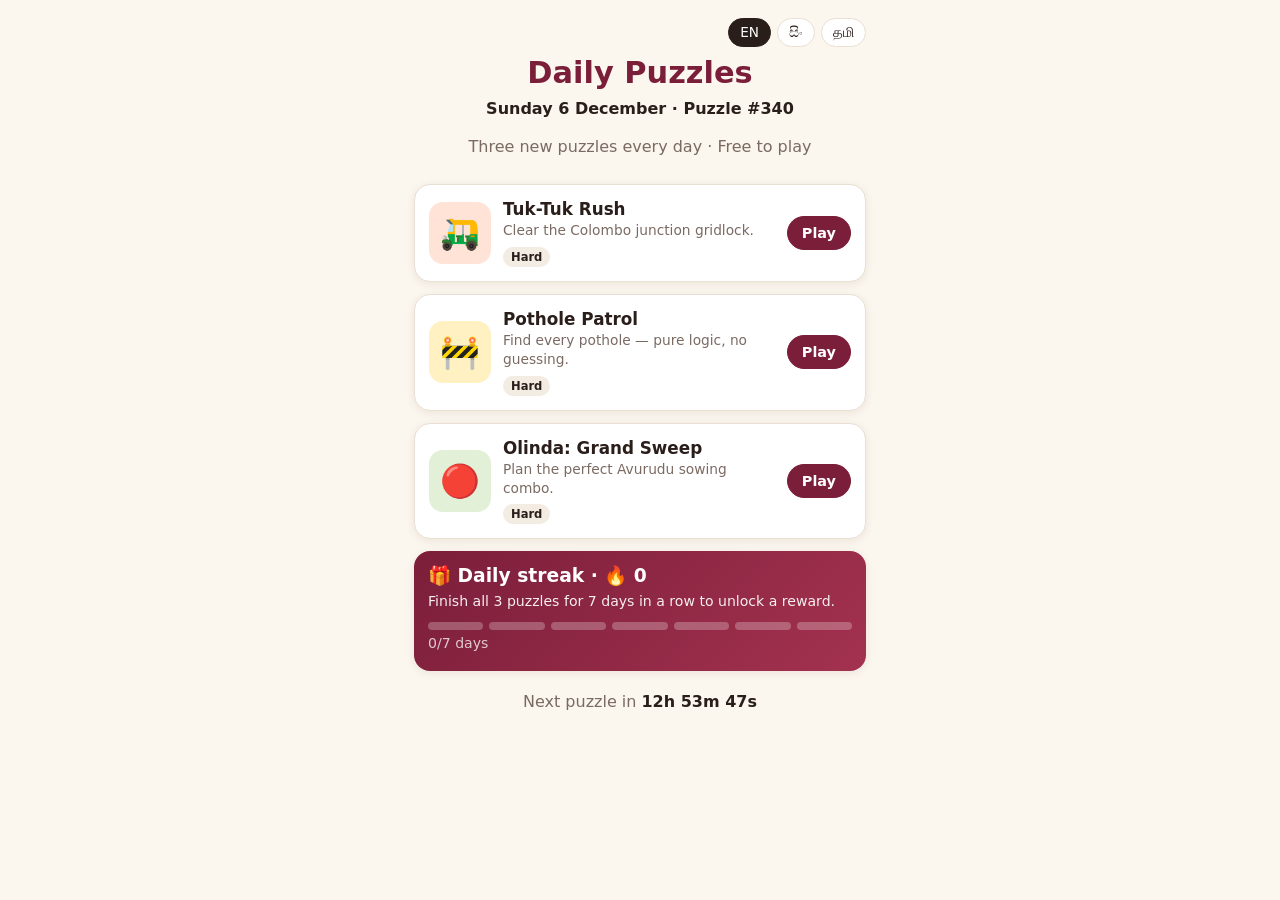
==== puzzles/index.html @ 850dc5c5 "DIALOG concept prototype with Daily Puzzles tab Co-Authored-By: Claude Opus 5.5 <noreply@anthropic.c" ====
<!DOCTYPE html>
<html lang="en">
<head>
  <meta charset="utf-8">
  <meta name="viewport" content="width=device-width, initial-scale=1, viewport-fit=cover, user-scalable=no">
  <meta name="theme-color" content="#7B1E3A">
  <title>Daily Puzzles</title>
  <link rel="stylesheet" href="css/styles.css">
</head>
<body>
  <div id="app"></div>
  <noscript>Please enable JavaScript to play.</noscript>
  <script src="js/i18n.js"></script>
  <script src="js/engines/rushhour-engine.js"></script>
  <script src="js/engines/minesweeper-engine.js"></script>
  <script src="js/engines/olinda-engine.js"></script>
  <script src="js/data/puzzles.js"></script>
  <script src="js/app.js"></script>
  <script src="js/games/rush.js"></script>
  <script src="js/games/mines.js"></script>
  <script src="js/games/olinda.js"></script>
  <script>DP.start();</script>
</body>
</html>
---- puzzles/css/styles.css ----
:root {
  --maroon: #7B1E3A; --maroon-d: #5A1229; --gold: #F2A900; --saffron: #EB7400; --green: #00695C;
  --bg: #FBF6EE; --card: #fff; --ink: #2A1E1A; --muted: #7A6A62; --line: #E9DFD2;
  --radius: 16px; --shadow: 0 2px 10px rgba(60, 30, 10, .08);
}
* { box-sizing: border-box; -webkit-tap-highlight-color: transparent; }
html, body { margin: 0; background: var(--bg); color: var(--ink);
  font: 16px/1.4 system-ui, -apple-system, "Segoe UI", Roboto, "Noto Sans Sinhala", "Noto Sans Tamil", "Iskoola Pota", "Latha", sans-serif; }
body { min-height: 100vh; padding-bottom: env(safe-area-inset-bottom); }
#app { max-width: 480px; margin: 0 auto; padding: 0 14px 28px; }
h1, h2, h3 { margin: 0; line-height: 1.2; }
.muted { color: var(--muted); } .small { font-size: .82rem; }
button { font: inherit; color: inherit; }
[hidden] { display: none !important; }

/* buttons */
.btn { display: inline-flex; align-items: center; justify-content: center; gap: 6px; border: 1.5px solid var(--line); background: #fff;
  border-radius: 999px; padding: 10px 18px; font-weight: 600; cursor: pointer; text-decoration: none; color: var(--ink); min-height: 44px; }
.btn:disabled { opacity: .4; cursor: default; }
.btn.primary { background: var(--maroon); border-color: var(--maroon); color: #fff; }
.btn.wa { background: #25D366; border-color: #25D366; color: #fff; }
.btn.ghost { background: transparent; }
.btn.small { padding: 6px 14px; min-height: 34px; font-size: .9rem; }
.btn.wide { display: flex; width: 100%; margin-top: 12px; }
.icon-btn { width: 40px; height: 40px; border-radius: 50%; border: 1.5px solid var(--line); background: #fff; font-size: 1.3rem;
  display: inline-flex; align-items: center; justify-content: center; text-decoration: none; color: var(--ink); cursor: pointer; flex: none; }
.btn-row { display: flex; gap: 10px; } .btn-row .btn { flex: 1; }

/* hub */
.hub-head { text-align: center; padding: 18px 0 10px; }
.hub-head h1 { font-size: 1.9rem; color: var(--maroon); margin-top: 8px; }
.hub-head .date { font-weight: 600; margin: 6px 0 2px; }
.langs { display: flex; justify-content: flex-end; gap: 6px; }
.lang { border: 1.5px solid var(--line); background: #fff; border-radius: 999px; padding: 4px 11px; font-size: .85rem; cursor: pointer; }
.lang.on { background: var(--ink); color: #fff; border-color: var(--ink); }
.hub { display: flex; flex-direction: column; gap: 12px; }
.card { background: var(--card); border-radius: var(--radius); box-shadow: var(--shadow); padding: 14px; border: 1px solid var(--line); }
.game-card { display: flex; align-items: center; gap: 12px; text-decoration: none; color: inherit; }
.card-art { width: 62px; height: 62px; border-radius: 14px; display: grid; place-items: center; font-size: 2rem; flex: none; }
.rush .card-art { background: #FFE3D6; } .mines .card-art { background: #FFF1C2; } .olinda .card-art { background: #E3F0D8; }
.card-body { flex: 1; min-width: 0; } .card-body h3 { font-size: 1.05rem; } .card-body p { margin: 2px 0 6px; font-size: .86rem; color: var(--muted); }
.card-meta { display: flex; gap: 6px; flex-wrap: wrap; }
.badge { font-size: .72rem; font-weight: 700; background: #F3ECE2; border-radius: 999px; padding: 2px 8px; }
.badge.done { background: #DFF3E4; color: #1B7A3A; }
.reward { background: linear-gradient(135deg, #7B1E3A, #A3324F); color: #fff; border: 0; }
.reward p { margin: 4px 0; font-size: .88rem; opacity: .92; } .reward .muted { color: #fff; opacity: .75; }
.dots { display: flex; gap: 6px; margin: 10px 0 4px; } .dots i { flex: 1; height: 8px; border-radius: 4px; background: rgba(255,255,255,.25); }
.dots i.on { background: var(--gold); }
.all-done { text-align: center; font-weight: 600; color: var(--green); margin: 4px 0; }
.countdown { text-align: center; color: var(--muted); margin: 8px 0 0; } .countdown b { color: var(--ink); font-variant-numeric: tabular-nums; }

/* game chrome */
.game-head { display: flex; align-items: center; gap: 10px; padding: 12px 0; }
.game-head .title { flex: 1; text-align: center; } .game-head h1 { font-size: 1.15rem; } .game-head p { margin: 2px 0 0; font-size: .8rem; color: var(--muted); }
.hud { display: flex; justify-content: space-around; background: #fff; border: 1px solid var(--line); border-radius: 12px; padding: 8px 4px; margin-bottom: 12px; }
.hud div { display: flex; flex-direction: column; align-items: center; } .hud span { font-size: .7rem; color: var(--muted); text-transform: uppercase; letter-spacing: .04em; }
.hud b { font-size: 1.15rem; font-variant-numeric: tabular-nums; }
.controls { display: flex; justify-content: center; gap: 10px; margin-top: 14px; flex-wrap: wrap; }

/* ---------- Tuk-Tuk Rush ---------- */
.rush-wrap { padding: 8px 22px 8px 8px; background: #5D6670; border-radius: 18px; position: relative; }
.rush-board { position: relative; width: 100%; aspect-ratio: 1; background: #3C434A; border-radius: 10px; touch-action: none; user-select: none; --cs: calc(100% / var(--n)); }
.rush-board .cell { position: absolute; width: var(--cs); height: var(--cs); left: calc(var(--c) * var(--cs)); top: calc(var(--r) * var(--cs));
  border: 1px dashed rgba(255,255,255,.08); }
.rush-board .lane { position: absolute; left: 0; right: -22px; top: calc(2 * var(--cs)); height: var(--cs); background: rgba(242,169,0,.12);
  border-top: 2px dashed rgba(242,169,0,.5); border-bottom: 2px dashed rgba(242,169,0,.5); }
.rush-board .exit { position: absolute; right: -24px; top: calc(2 * var(--cs)); height: var(--cs); width: 22px; display: flex; flex-direction: column;
  align-items: center; justify-content: center; color: var(--gold); font-weight: 800; font-size: 1.4rem; line-height: 1; }
.rush-board .exit span { font-size: .5rem; writing-mode: vertical-rl; letter-spacing: .1em; }
.veh { position: absolute; left: calc(var(--c) * var(--cs)); top: calc(var(--r) * var(--cs)); padding: 3%; cursor: grab; touch-action: none;
  transition: left .14s ease-out, top .14s ease-out; filter: drop-shadow(0 3px 2px rgba(0,0,0,.35)); }
.veh.h { width: calc(var(--len) * var(--cs)); height: var(--cs); padding: 1.2% .9%; }
.veh.v { width: var(--cs); height: calc(var(--len) * var(--cs)); padding: .9% 1.2%; }
.veh svg { width: 100%; height: 100%; display: block; pointer-events: none; }
.veh.drag { transition: none; z-index: 5; cursor: grabbing; filter: drop-shadow(0 8px 6px rgba(0,0,0,.45)); }
.veh.hero { z-index: 3; } .veh.hero.drag { z-index: 6; }
.veh.leaving { transition: left .8s cubic-bezier(.5,0,.9,.5), opacity .8s .3s; left: calc(7 * var(--cs)); opacity: 0; }
.veh.gone { display: none; }
.obstacle { position: absolute; left: calc(var(--c) * var(--cs)); top: calc(var(--r) * var(--cs)); width: var(--cs); height: var(--cs);
  display: grid; place-items: center; font-size: 1.9rem; background: #7B6A4E; border-radius: 10px; box-shadow: inset 0 0 0 3px rgba(0,0,0,.2); }

/* ---------- Pothole Patrol ---------- */
.mine-board { display: grid; grid-template-columns: repeat(var(--w), 1fr); gap: 3px; background: #4A4F55; padding: 6px; border-radius: 14px; user-select: none; touch-action: manipulation; }
.mc { aspect-ratio: 1; border: 0; border-radius: 6px; background: linear-gradient(#8C939B, #737A82); box-shadow: inset 0 -3px 0 rgba(0,0,0,.25);
  font-weight: 800; font-size: clamp(.95rem, 4.6vw, 1.3rem); padding: 0; cursor: pointer; display: grid; place-items: center; -webkit-touch-callout: none; }
.mc.open { background: #F1E7D6; box-shadow: none; cursor: default; }
.mc.flag { background: linear-gradient(#FFD36E, #F2A900); font-size: clamp(.9rem, 4.2vw, 1.2rem); }
.mc.hit { background: radial-gradient(circle at 50% 55%, #2B1D12 0 38%, #5C4330 40% 55%, #F1E7D6 57%); }
.n1 { color: #1565C0; } .n2 { color: #2E7D32; } .n3 { color: #C62828; } .n4 { color: #4527A0; } .n5 { color: #8D3B00; } .n6 { color: #00838F; } .n7 { color: #222; } .n8 { color: #666; }
.mc.shake { animation: shake .4s; } @keyframes shake { 25% { transform: translateX(-4px); } 75% { transform: translateX(4px); } }
.mc.wave { animation: wave .5s both; } @keyframes wave { 50% { transform: scale(.82); background: #CDEBC9; } }
.seg { display: inline-flex; background: #fff; border: 1.5px solid var(--line); border-radius: 999px; padding: 3px; }
.seg button { border: 0; background: none; padding: 9px 18px; border-radius: 999px; font-weight: 600; cursor: pointer; }
.seg button.on { background: var(--ink); color: #fff; }

/* ---------- Olinda ---------- */
.goal { text-align: center; margin: 0 0 10px; font-size: 1.02rem; }
.goal b { color: var(--maroon); font-size: 1.15rem; }
.poruwa { position: relative; background: linear-gradient(160deg, #A86B3C, #7A4521); border-radius: 60px; padding: 26px 16px 28px; box-shadow: inset 0 0 0 4px rgba(0,0,0,.15), var(--shadow); }
.poruwa .pits { display: grid; grid-template-columns: repeat(7, 1fr); grid-template-rows: auto auto; gap: 10px 5px; }
.row-label { position: absolute; left: 0; right: 0; text-align: center; font-size: .66rem; letter-spacing: .06em; text-transform: uppercase; color: #F6DDBF; opacity: .85; }
.row-label.top { top: 7px; } .row-label.bottom { position: static; color: var(--muted); margin-top: 6px; }
.pit { position: relative; aspect-ratio: 1; border-radius: 50%; border: 0; background: radial-gradient(circle at 50% 40%, #3E2210, #5B3418 70%); padding: 0;
  box-shadow: inset 0 4px 8px rgba(0,0,0,.55), 0 1px 0 rgba(255,255,255,.2); cursor: default; overflow: visible; }
.pit.mine:not(:disabled) { cursor: pointer; box-shadow: inset 0 4px 8px rgba(0,0,0,.55), 0 0 0 2.5px var(--gold); }
.pit.mine:not(:disabled):active { transform: scale(.94); }
.pit:disabled { opacity: 1; }
.pit .seeds { position: absolute; inset: 0; }
.seed { position: absolute; width: 26%; height: 22%; margin: -11% 0 0 -13%; border-radius: 50%; background: radial-gradient(circle at 70% 35%, #111 0 28%, #D3192B 31%); box-shadow: 0 1px 1px rgba(0,0,0,.5); }
.pit .count { position: absolute; top: -9px; right: -5px; background: #FFF4E2; color: #4A2A12; font-size: .7rem; font-weight: 800; min-width: 18px; height: 18px; border-radius: 9px; display: grid; place-items: center; padding: 0 4px; }
.pit.empty .count { opacity: .45; }
.pit .num { position: absolute; bottom: -15px; left: 0; right: 0; text-align: center; font-size: .62rem; color: #F6DDBF; font-weight: 700; }
.pit.sown { animation: pulse .22s; } @keyframes pulse { 50% { transform: scale(1.1); } }
.pit.picked { animation: glow .4s; } @keyframes glow { 50% { box-shadow: inset 0 4px 8px rgba(0,0,0,.55), 0 0 0 4px #fff; } }
.pit.captured { animation: cap .6s; } @keyframes cap { 40% { box-shadow: 0 0 0 5px #6BE38B, 0 0 18px #6BE38B; transform: scale(1.12); } }
.pit.pasu { animation: cap .6s; } .pit.pasu-lost { animation: lost .6s; } @keyframes lost { 40% { box-shadow: 0 0 0 5px #FF5A5A, 0 0 18px #FF5A5A; } }
.pit.gap { animation: gapf .5s; } @keyframes gapf { 50% { box-shadow: inset 0 0 0 3px rgba(255,255,255,.6); } }
.float { position: absolute; left: 50%; top: 0; transform: translateX(-50%); font-weight: 800; font-size: .8rem; white-space: nowrap; pointer-events: none;
  color: #6BE38B; text-shadow: 0 1px 2px #000; animation: up .9s forwards; z-index: 4; }
.float.pasu-lost { color: #FF8A8A; } @keyframes up { to { transform: translate(-50%, -26px); opacity: 0; } }
.hand { position: absolute; left: 50%; top: 50%; transform: translate(-50%, -50%); background: #FFF4E2; color: #4A2A12; font-weight: 800; border-radius: 999px; padding: 2px 10px; font-size: .85rem; box-shadow: var(--shadow); }
.progress-dots { display: flex; justify-content: center; gap: 8px; margin-top: 14px; }
.progress-dots i { width: 30px; height: 30px; border-radius: 50%; border: 2px dashed #C9B8A6; display: grid; place-items: center; font-style: normal; font-weight: 800; font-size: .85rem; }
.progress-dots i.on { border: 2px solid var(--maroon); background: var(--maroon); color: #fff; }
.msg { text-align: center; min-height: 1.4em; margin: 10px 0 0; font-weight: 600; } .msg.bad { color: #B3261E; } .msg.good { color: var(--green); }
.how-art { background: #7A4521; color: #F6DDBF; border-radius: 14px; padding: 10px; text-align: center; font-size: .85rem; margin: 8px 0; }
.how-art .mid { display: flex; justify-content: space-between; padding: 2px 6px; }

/* modal */
.modal-bg { position: fixed; inset: 0; background: rgba(30, 15, 10, .5); display: flex; align-items: flex-end; justify-content: center; z-index: 50; opacity: 0; transition: opacity .2s; }
.modal-bg.show { opacity: 1; }
.modal { position: relative; background: #fff; width: 100%; max-width: 480px; border-radius: 22px 22px 0 0; padding: 22px 18px calc(18px + env(safe-area-inset-bottom));
  max-height: 92vh; overflow: auto; transform: translateY(30px); transition: transform .2s; }
.modal-bg.show .modal { transform: none; }
@media (min-width: 560px) { .modal-bg { align-items: center; } .modal { border-radius: 22px; } }
.modal-x { position: absolute; right: 10px; top: 8px; border: 0; background: none; font-size: 1.7rem; cursor: pointer; color: var(--muted); }
.modal h2 { font-size: 1.3rem; } .modal h3 { font-size: .9rem; color: var(--muted); margin: 6px 0 4px; text-transform: uppercase; letter-spacing: .05em; }
.howto { padding-left: 20px; margin: 8px 0; } .howto li { margin: 6px 0; }
.result { text-align: center; } .result-icon { font-size: 2.8rem; } .result p { margin: 4px 0; }
.stat-row { display: flex; justify-content: center; gap: 8px; margin: 14px 0 8px; }
.stat { flex: 1; background: #F7F1E8; border-radius: 12px; padding: 8px 4px; display: flex; flex-direction: column; }
.stat b { font-size: 1.25rem; font-variant-numeric: tabular-nums; } .stat span { font-size: .72rem; color: var(--muted); }
.stat-row.small .stat b { font-size: 1rem; }
.share-preview { text-align: left; background: #F7F1E8; border-radius: 12px; padding: 10px 12px; font: .9rem/1.45 ui-monospace, Menlo, monospace; white-space: pre-wrap; margin: 10px 0 12px; }
.toast { position: fixed; left: 50%; bottom: 30px; transform: translate(-50%, 20px); background: var(--ink); color: #fff; padding: 10px 18px; border-radius: 999px; opacity: 0;
  transition: all .25s; z-index: 80; font-weight: 600; pointer-events: none; }
.toast.show { opacity: 1; transform: translate(-50%, 0); }
@media (prefers-reduced-motion: reduce) { *, *::before, *::after { animation-duration: .01ms !important; transition-duration: .01ms !important; } }
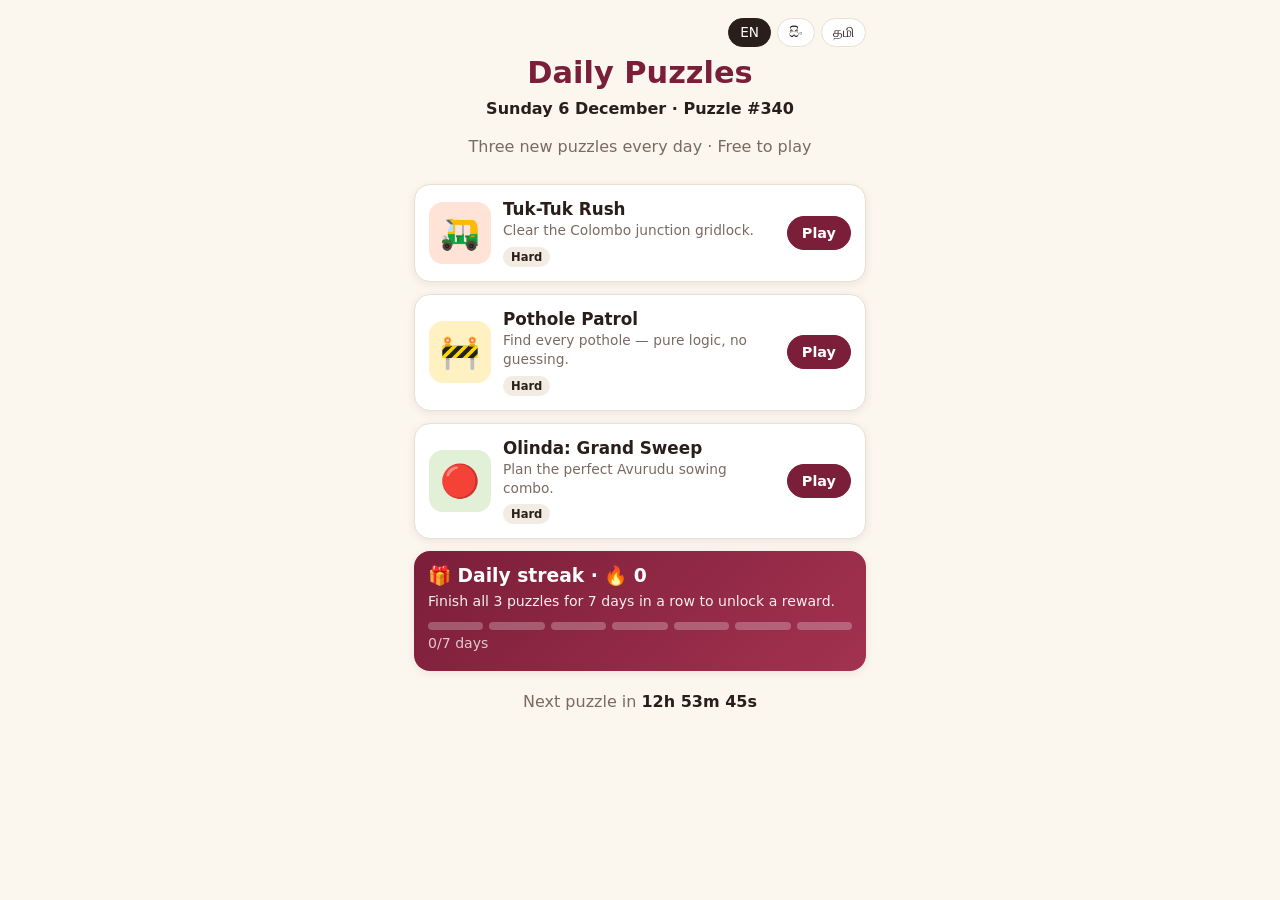
==== commit 83e65b44: "Match the Play tab's Daily Puzzles to the DIALOG UI The Play tab now loads the puzzles with ?skin=di" ====
--- a/puzzles/index.html
+++ b/puzzles/index.html
@@ -6,6 +6,19 @@
   <meta name="theme-color" content="#7B1E3A">
   <title>Daily Puzzles</title>
   <link rel="stylesheet" href="css/styles.css">
+  <link rel="stylesheet" href="css/dialog-theme.css">
+  <script>
+    // ?skin=dialog: match the DIALOG app this runs inside (fonts, colours, light/dark)
+    (function () {
+      var q = new URLSearchParams(location.search), r = document.documentElement;
+      if (q.get('skin') !== 'dialog') return;
+      r.classList.add('dialog');
+      if (q.get('theme') === 'light' || q.get('theme') === 'dark') r.dataset.theme = q.get('theme');
+      var f = document.createElement('link'); f.rel = 'stylesheet';
+      f.href = 'https://fonts.googleapis.com/css2?family=Plus+Jakarta+Sans:wght@400;500;600;700;800&family=Noto+Sans+Sinhala:wght@500&family=Noto+Sans+Tamil:wght@500&display=swap';
+      document.head.appendChild(f);
+    })();
+  </script>
 </head>
 <body>
   <div id="app"></div>
--- a/puzzles/css/dialog-theme.css
+++ b/puzzles/css/dialog-theme.css
@@ -0,0 +1,101 @@
+/* DIALOG skin: applied when the mini-app runs inside the DIALOG prototype's Play tab
+   (puzzles/index.html?skin=dialog). Every rule is scoped to html.dialog, so the
+   standalone Daily Puzzles look in styles.css is untouched.
+   Tokens mirror gigs-prototype.html: violet = actions & network, gold = DIALOG earned, green = done. */
+
+html.dialog {
+  --accent: #4a3aff; --accent-soft: #ecebff;
+  --gold: #f2a900; --gold-soft: #fff4d6; --gold-ink: #a86f00;
+  --good: #13a36b; --good-soft: #e1f6ec;
+  --bg: #f7f8fc; --card: #ffffff; --ink: #12142b; --muted: #5d6280; --line: #e2e5ef;
+  --maroon: var(--accent); --maroon-d: #2b1e72; --green: var(--good);
+  --radius: 20px; --shadow: none;
+  color-scheme: light;
+}
+@media (prefers-color-scheme: dark) {
+  html.dialog:not([data-theme="light"]) {
+    --accent: #8b7fff; --accent-soft: #232048;
+    --gold: #ffc23d; --gold-soft: #33290f; --gold-ink: #ffc23d;
+    --good: #3fd39a; --good-soft: #123326;
+    --bg: #101225; --card: #1a1d36; --ink: #eef0ff; --muted: #9aa0c3; --line: #262a45;
+    color-scheme: dark;
+  }
+}
+html.dialog[data-theme="dark"] {
+  --accent: #8b7fff; --accent-soft: #232048;
+  --gold: #ffc23d; --gold-soft: #33290f; --gold-ink: #ffc23d;
+  --good: #3fd39a; --good-soft: #123326;
+  --bg: #101225; --card: #1a1d36; --ink: #eef0ff; --muted: #9aa0c3; --line: #262a45;
+  color-scheme: dark;
+}
+
+html.dialog, html.dialog body {
+  font-family: "Plus Jakarta Sans", "Noto Sans Sinhala", "Noto Sans Tamil", system-ui, sans-serif;
+  font-size: 15px;
+}
+html.dialog #app { padding: 0 18px 24px; }
+html.dialog h1, html.dialog h2, html.dialog h3 { letter-spacing: -.01em; }
+html.dialog::-webkit-scrollbar, html.dialog body::-webkit-scrollbar { display: none; }
+html.dialog body { scrollbar-width: none; }
+
+/* buttons: same shapes as the host (.btn 14px radius, small actions 10px) */
+html.dialog .btn { border: 1px solid var(--line); background: var(--card); color: var(--ink); border-radius: 14px; font-weight: 700; font-size: 15px; }
+html.dialog .btn.primary { background: var(--accent); border-color: var(--accent); color: #fff; }
+html.dialog .btn.ghost { background: var(--accent-soft); border-color: transparent; color: var(--accent); }
+html.dialog .btn.small { border-radius: 10px; font-size: 12px; padding: 7px 14px; min-height: 36px; }
+html.dialog .icon-btn { border: 1px solid var(--line); background: var(--card); color: var(--ink); border-radius: 12px; font-size: 1.2rem; }
+
+/* hub: the host already shows the title, tagline and language switch above the frame */
+html.dialog .hub-head { text-align: left; padding: 14px 0 10px; }
+html.dialog .hub-head .langs, html.dialog .hub-head h1, html.dialog .hub-head .muted { display: none; }
+html.dialog .hub-head .date { margin: 0; font-size: 12px; font-weight: 700; letter-spacing: .08em; text-transform: uppercase; color: var(--muted); }
+html.dialog .hub { gap: 10px; }
+html.dialog .card { border-radius: 20px; padding: 14px; box-shadow: none; border: 1px solid var(--line); background: var(--card); }
+html.dialog .game-card { gap: 12px; }
+html.dialog .card-art { width: 52px; height: 52px; border-radius: 14px; font-size: 1.6rem; }
+html.dialog .rush .card-art { background: var(--accent-soft); }
+html.dialog .mines .card-art { background: var(--gold-soft); }
+html.dialog .olinda .card-art { background: var(--good-soft); }
+html.dialog .card-body h3 { font-size: 14px; font-weight: 700; }
+html.dialog .card-body p { font-size: 12px; line-height: 1.4; margin: 2px 0 6px; }
+html.dialog .badge { font-size: 11px; font-weight: 700; padding: 3px 8px; background: var(--accent-soft); color: var(--accent); }
+html.dialog .badge.done { background: var(--good-soft); color: var(--good); }
+
+/* 7-day streak card: same look as the host's DIALOG wallet */
+html.dialog .reward { background: radial-gradient(120% 90% at 100% 0%, rgba(255,196,61,.32), transparent 55%), linear-gradient(160deg, #1a1545, #2b1e72); color: #fff; border: 0; }
+html.dialog .reward h3 { font-size: 12px; font-weight: 700; letter-spacing: .1em; text-transform: uppercase; color: #ffd36b; }
+html.dialog .reward p { font-size: 13px; line-height: 1.45; opacity: .85; }
+html.dialog .reward .muted { color: #fff; opacity: .7; }
+html.dialog .dots i { height: 8px; border-radius: 99px; background: rgba(255,255,255,.14); }
+html.dialog .dots i.on { background: #ffd36b; box-shadow: 0 0 8px rgba(255,200,60,.55); }
+html.dialog .all-done { color: var(--good); font-size: 13px; font-weight: 700; }
+html.dialog .countdown { font-size: 13px; color: var(--muted); }
+
+/* game chrome */
+html.dialog .game-head { padding: 12px 0; }
+html.dialog .game-head h1 { font-size: 17px; font-weight: 800; }
+html.dialog .game-head p { font-size: 12px; }
+html.dialog .hud { background: var(--card); border: 1px solid var(--line); border-radius: 14px; padding: 10px 4px; }
+html.dialog .hud span { font-size: 11px; font-weight: 600; }
+html.dialog .hud b { font-size: 18px; font-weight: 800; letter-spacing: -.02em; }
+html.dialog .seg { background: var(--line); border: 0; border-radius: 12px; padding: 3px; gap: 2px; }
+html.dialog .seg button { border-radius: 9px; padding: 8px 16px; font-size: 13px; font-weight: 700; color: var(--muted); }
+html.dialog .seg button.on { background: var(--card); color: var(--ink); box-shadow: 0 1px 3px rgba(0,0,0,.15); }
+html.dialog .goal b { color: var(--accent); }
+html.dialog .progress-dots i { border-color: var(--line); color: var(--muted); }
+html.dialog .progress-dots i.on { border-color: var(--good); background: var(--good); color: #fff; }
+html.dialog .msg { font-size: 14px; } html.dialog .msg.good { color: var(--good); } html.dialog .msg.bad { color: #e5484d; }
+html.dialog .row-label.bottom { color: var(--muted); }
+
+/* modals + toast */
+html.dialog .modal-bg { background: rgba(17,13,46,.6); }
+html.dialog .modal { background: var(--card); color: var(--ink); border-radius: 24px 24px 0 0; }
+html.dialog .modal h2 { font-size: 22px; font-weight: 800; }
+html.dialog .modal h3 { font-size: 12px; font-weight: 700; letter-spacing: .08em; }
+html.dialog .modal-x { color: var(--muted); }
+html.dialog .howto li { font-size: 14px; line-height: 1.45; }
+html.dialog .stat { background: var(--bg); border: 1px solid var(--line); border-radius: 14px; }
+html.dialog .stat b { font-weight: 800; letter-spacing: -.02em; }
+html.dialog .share-preview { background: var(--bg); border: 1px solid var(--line); border-radius: 14px; color: var(--ink); }
+html.dialog .toast { background: var(--ink); color: var(--bg); border-radius: 14px; font-size: 13px; }
+@media (min-width: 560px) { html.dialog .modal { border-radius: 24px; } }
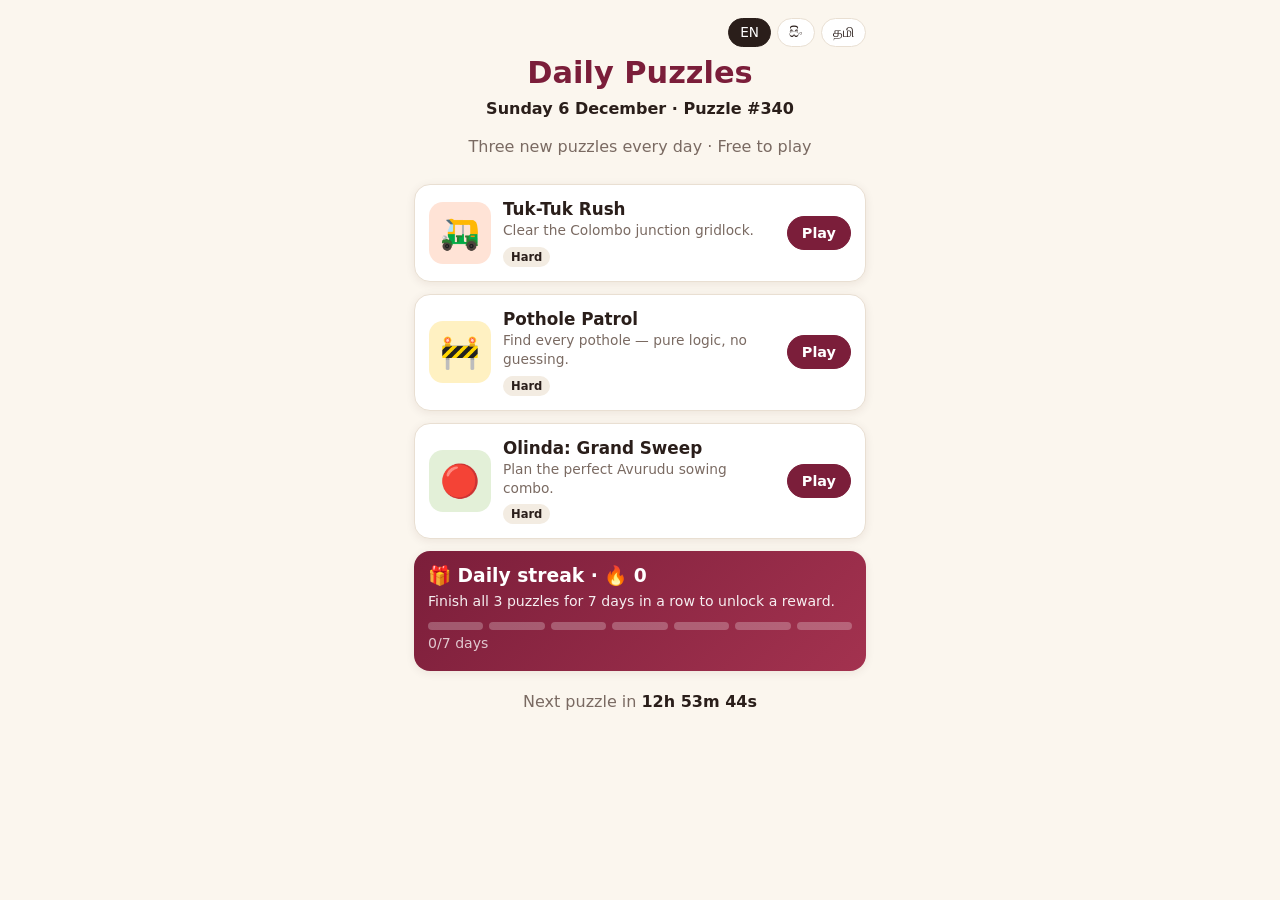
==== commit ef023fb0: "Revamp home around 5G boosters and restyle as a MyDialog mini program Home is now booster-first: DIA" ====
--- a/puzzles/index.html
+++ b/puzzles/index.html
@@ -15,7 +15,7 @@
       r.classList.add('dialog');
       if (q.get('theme') === 'light' || q.get('theme') === 'dark') r.dataset.theme = q.get('theme');
       var f = document.createElement('link'); f.rel = 'stylesheet';
-      f.href = 'https://fonts.googleapis.com/css2?family=Plus+Jakarta+Sans:wght@400;500;600;700;800&family=Noto+Sans+Sinhala:wght@500&family=Noto+Sans+Tamil:wght@500&display=swap';
+      f.href = 'https://fonts.googleapis.com/css2?family=Poppins:wght@400;500;600;700;800&family=Noto+Sans+Sinhala:wght@500&family=Noto+Sans+Tamil:wght@500&display=swap';
       document.head.appendChild(f);
     })();
   </script>
--- a/puzzles/css/dialog-theme.css
+++ b/puzzles/css/dialog-theme.css
@@ -1,36 +1,21 @@
 /* DIALOG skin: applied when the mini-app runs inside the DIALOG prototype's Play tab
    (puzzles/index.html?skin=dialog). Every rule is scoped to html.dialog, so the
    standalone Daily Puzzles look in styles.css is untouched.
-   Tokens mirror gigs-prototype.html: violet = actions & network, gold = DIALOG earned, green = done. */
+   Tokens mirror gigs-prototype.html (MyDialog skin): plum = brand, crimson = actions, gold = DIALOG earned, green = done. */
 
 html.dialog {
-  --accent: #4a3aff; --accent-soft: #ecebff;
-  --gold: #f2a900; --gold-soft: #fff4d6; --gold-ink: #a86f00;
-  --good: #13a36b; --good-soft: #e1f6ec;
-  --bg: #f7f8fc; --card: #ffffff; --ink: #12142b; --muted: #5d6280; --line: #e2e5ef;
-  --maroon: var(--accent); --maroon-d: #2b1e72; --green: var(--good);
-  --radius: 20px; --shadow: none;
+  /* MyDialog palette: plum = brand, crimson = actions, orange = highlights */
+  --accent: #6d1b5f; --accent-soft: #f6e8f3;
+  --gold: #f5a800; --gold-soft: #fff3d9; --gold-ink: #a86a00;
+  --good: #14995f; --good-soft: #e2f5ea;
+  --bg: #f4f1f5; --card: #ffffff; --ink: #24182a; --muted: #6f6577; --line: #ebe4ee;
+  --maroon: #e1195b; --maroon-d: #6d1b5f; --green: var(--good);
+  --radius: 14px; --shadow: 0 2px 10px rgba(70,20,60,.07);
   color-scheme: light;
-}
-@media (prefers-color-scheme: dark) {
-  html.dialog:not([data-theme="light"]) {
-    --accent: #8b7fff; --accent-soft: #232048;
-    --gold: #ffc23d; --gold-soft: #33290f; --gold-ink: #ffc23d;
-    --good: #3fd39a; --good-soft: #123326;
-    --bg: #101225; --card: #1a1d36; --ink: #eef0ff; --muted: #9aa0c3; --line: #262a45;
-    color-scheme: dark;
-  }
-}
-html.dialog[data-theme="dark"] {
-  --accent: #8b7fff; --accent-soft: #232048;
-  --gold: #ffc23d; --gold-soft: #33290f; --gold-ink: #ffc23d;
-  --good: #3fd39a; --good-soft: #123326;
-  --bg: #101225; --card: #1a1d36; --ink: #eef0ff; --muted: #9aa0c3; --line: #262a45;
-  color-scheme: dark;
 }
 
 html.dialog, html.dialog body {
-  font-family: "Plus Jakarta Sans", "Noto Sans Sinhala", "Noto Sans Tamil", system-ui, sans-serif;
+  font-family: "Poppins", "Noto Sans Sinhala", "Noto Sans Tamil", system-ui, sans-serif;
   font-size: 15px;
 }
 html.dialog #app { padding: 0 18px 24px; }
@@ -40,7 +25,7 @@
 
 /* buttons: same shapes as the host (.btn 14px radius, small actions 10px) */
 html.dialog .btn { border: 1px solid var(--line); background: var(--card); color: var(--ink); border-radius: 14px; font-weight: 700; font-size: 15px; }
-html.dialog .btn.primary { background: var(--accent); border-color: var(--accent); color: #fff; }
+html.dialog .btn.primary { background: var(--maroon); border-color: var(--maroon); color: #fff; text-transform: uppercase; letter-spacing: .04em; }
 html.dialog .btn.ghost { background: var(--accent-soft); border-color: transparent; color: var(--accent); }
 html.dialog .btn.small { border-radius: 10px; font-size: 12px; padding: 7px 14px; min-height: 36px; }
 html.dialog .icon-btn { border: 1px solid var(--line); background: var(--card); color: var(--ink); border-radius: 12px; font-size: 1.2rem; }
@@ -62,7 +47,7 @@
 html.dialog .badge.done { background: var(--good-soft); color: var(--good); }
 
 /* 7-day streak card: same look as the host's DIALOG wallet */
-html.dialog .reward { background: radial-gradient(120% 90% at 100% 0%, rgba(255,196,61,.32), transparent 55%), linear-gradient(160deg, #1a1545, #2b1e72); color: #fff; border: 0; }
+html.dialog .reward { background: radial-gradient(120% 90% at 100% 0%, rgba(255,196,61,.32), transparent 55%), linear-gradient(160deg, #4a1240, #7b1f6e); color: #fff; border: 0; }
 html.dialog .reward h3 { font-size: 12px; font-weight: 700; letter-spacing: .1em; text-transform: uppercase; color: #ffd36b; }
 html.dialog .reward p { font-size: 13px; line-height: 1.45; opacity: .85; }
 html.dialog .reward .muted { color: #fff; opacity: .7; }
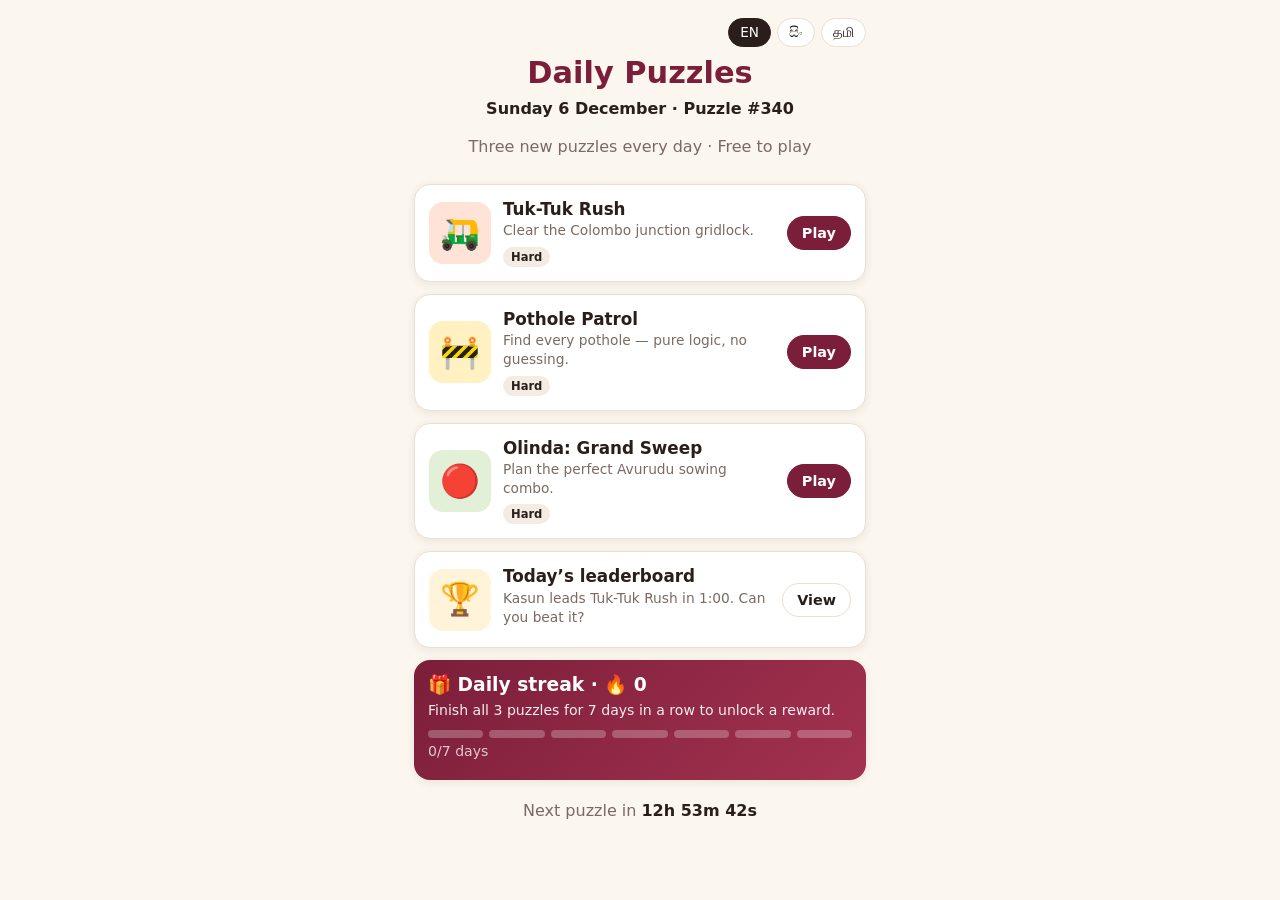
==== commit 1f00415c: "Add Community tab, GIGS expiry and a puzzle leaderboard Community replaces Arenas and Together. 5G A" ====
--- a/puzzles/index.html
+++ b/puzzles/index.html
@@ -29,6 +29,7 @@
   <script src="js/engines/olinda-engine.js"></script>
   <script src="js/data/puzzles.js"></script>
   <script src="js/app.js"></script>
+  <script src="js/rank.js"></script>
   <script src="js/games/rush.js"></script>
   <script src="js/games/mines.js"></script>
   <script src="js/games/olinda.js"></script>
--- a/puzzles/css/styles.css
+++ b/puzzles/css/styles.css
@@ -146,3 +146,41 @@
   transition: all .25s; z-index: 80; font-weight: 600; pointer-events: none; }
 .toast.show { opacity: 1; transform: translate(-50%, 0); }
 @media (prefers-reduced-motion: reduce) { *, *::before, *::after { animation-duration: .01ms !important; transition-duration: .01ms !important; } }
+
+/* ranking tracker */
+.rank { margin: 12px 0 4px; padding: 12px; border-radius: 14px; background: #F7F1E8; text-align: center; }
+.rank-top b { display: block; font-size: 1.9rem; line-height: 1.1; color: var(--maroon); }
+.rank-top span { font-size: .8rem; color: var(--muted); }
+.rank-brag { font-weight: 600; font-size: .9rem; margin: 8px 0 0 !important; }
+.rank-sub { display: flex; justify-content: center; gap: 8px; margin-top: 8px; flex-wrap: wrap; }
+.rank-sub span { font-size: .75rem; font-weight: 700; background: #fff; border-radius: 999px; padding: 3px 10px; }
+.rank .btn.wide { margin-top: 10px; background: #fff; }
+.lb-list { padding: 4px 12px; }
+.lb-list.mini { background: #fff; border-radius: 12px; margin-top: 10px; text-align: left; }
+.lb-row { display: flex; align-items: center; gap: 10px; padding: 9px 0; border-top: 1px solid var(--line); }
+.lb-row:first-child { border-top: 0; }
+.lb-row.you { margin: 0 -12px; padding: 9px 12px; background: #FBEFF2; }
+.lb-row.wait { opacity: .75; }
+.lb-rk { width: 24px; text-align: center; font-weight: 800; color: var(--muted); font-size: .95rem; flex: none; }
+.lb-av { width: 32px; height: 32px; border-radius: 50%; display: grid; place-items: center; color: #fff; font-weight: 700; font-size: .78rem; flex: none; }
+.lb-row.you .lb-av { font-size: .62rem; }
+.lb-nm { flex: 1; font-weight: 600; font-size: .92rem; min-width: 0; }
+.lb-nm small { display: block; font-weight: 500; font-size: .72rem; color: var(--muted); }
+.lb-t { font-variant-numeric: tabular-nums; font-size: .95rem; }
+.lb-nudge { min-height: 30px; padding: 4px 12px; font-size: .8rem; }
+.lb-page { display: flex; flex-direction: column; gap: 12px; }
+.lb-tabs { display: flex; gap: 6px; overflow-x: auto; scrollbar-width: none; }
+.lb-tabs::-webkit-scrollbar { display: none; }
+.lb-tabs a { flex: none; padding: 7px 12px; border-radius: 999px; border: 1.5px solid var(--line); background: #fff; color: var(--ink); text-decoration: none; font-weight: 600; font-size: .85rem; }
+.lb-tabs a.on { background: var(--maroon); border-color: var(--maroon); color: #fff; }
+.lb-you { display: flex; flex-direction: column; gap: 10px; }
+.lb-you.empty { text-align: center; }
+.lb-big { display: flex; align-items: baseline; gap: 8px; }
+.lb-big b { font-size: 2.4rem; line-height: 1; color: var(--maroon); }
+.lb-big span { color: var(--muted); font-weight: 600; }
+.lb-facts { display: grid; grid-template-columns: repeat(3, 1fr); gap: 6px; }
+.lb-facts div { background: #F7F1E8; border-radius: 10px; padding: 8px; display: flex; flex-direction: column; }
+.lb-facts b { font-size: 1rem; } .lb-facts span { font-size: .68rem; color: var(--muted); line-height: 1.25; }
+.lb-h { font-size: 1rem; margin: 4px 2px -4px; } .lb-h small { font-weight: 500; color: var(--muted); font-size: .75rem; margin-left: 4px; }
+.lb-note { margin: 0 2px; }
+.lb-card .card-art { background: #FFF3D9; }
--- a/puzzles/css/dialog-theme.css
+++ b/puzzles/css/dialog-theme.css
@@ -84,3 +84,11 @@
 html.dialog .share-preview { background: var(--bg); border: 1px solid var(--line); border-radius: 14px; color: var(--ink); }
 html.dialog .toast { background: var(--ink); color: var(--bg); border-radius: 14px; font-size: 13px; }
 @media (min-width: 560px) { html.dialog .modal { border-radius: 24px; } }
+
+/* ranking tracker in the MyDialog skin */
+html.dialog .rank, html.dialog .lb-facts div { background: #f7f3f8; }
+html.dialog .rank-top b, html.dialog .lb-big b { color: var(--accent); }
+html.dialog .lb-row.you { background: var(--accent-soft); }
+html.dialog .lb-tabs a { border-color: var(--line); }
+html.dialog .lb-tabs a.on { background: var(--accent); border-color: var(--accent); }
+html.dialog .lb-card .card-art { background: var(--gold-soft); }
